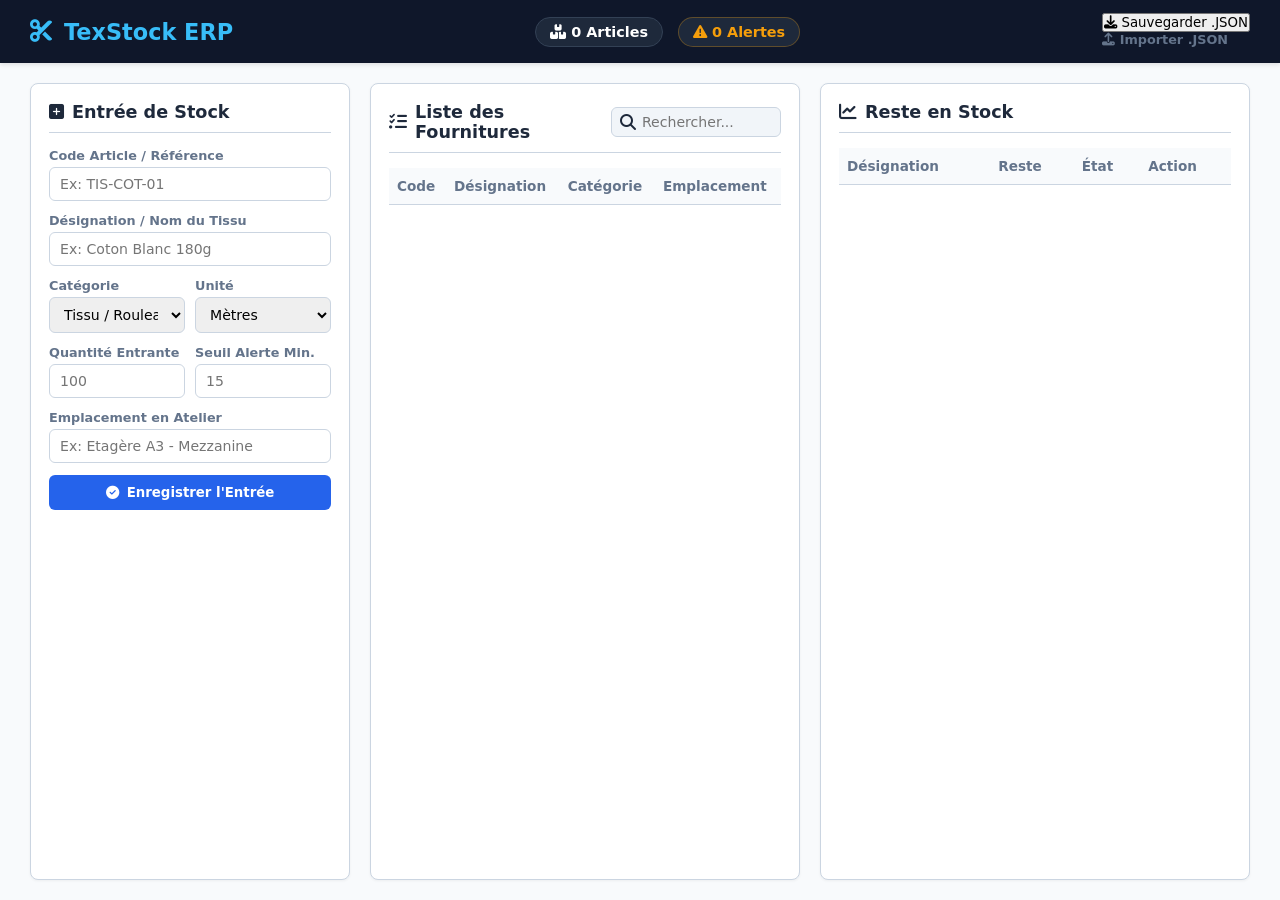
==== gestionstock/gestion.html @ 687c69b2 "Add files via upload" ====
<!DOCTYPE html>
<html lang="fr">
<head>
  <meta charset="UTF-8">
  <meta name="viewport" content="width=device-width, initial-scale=1.0">
  <title>Gestion de Stock - Atelier Textile (Desktop)</title>
  <link rel="stylesheet" href="https://cdnjs.cloudflare.com/ajax/libs/font-awesome/6.4.0/css/all.min.css">
  <link rel="stylesheet" href="style.css">
</head>
<body>

  <!-- En-tête Desktop -->
  <header class="header">
    <div class="logo">
      <i class="fa-solid fa-scissors"></i>
      <span>TexStock ERP</span>
    </div>
    <div class="header-stats">
      <div class="stat-badge"><i class="fa-solid fa-boxes-stacked"></i> <span id="total-articles">0</span> Articles</div>
      <div class="stat-badge warning"><i class="fa-solid fa-triangle-exclamation"></i> <span id="total-alerts">0</span> Alertes</div>
    </div>

    <div class="header-actions">
      <!-- Bouton de téléchargement du fichier .json -->
      <button class="btn-sm" onclick="exportJSON()">
        <i class="fa-solid fa-download"></i> Sauvegarder .JSON
      </button>
      
      <!-- Bouton d'importation d'un fichier .json -->
      <label class="btn-sm" style="cursor: pointer;">
        <i class="fa-solid fa-upload"></i> Importer .JSON
        <input type="file" accept=".json" onchange="importJSON(event)" style="display:none;">
      </label>
    </div>

  </header>

  <!-- Layout Principal (Grid 3 Colonnes) -->
  <main class="dashboard-grid">

    <!-- COLONNE 1 : AJOUT DE STOCK -->
    <section class="card">
      <div class="card-header">
        <h2><i class="fa-solid fa-square-plus"></i> Entrée de Stock</h2>
      </div>
      
      <form id="add-form" onsubmit="submitStock(event)">
        <div class="form-group">
          <label for="code">Code Article / Référence</label>
          <input type="text" id="code" placeholder="Ex: TIS-COT-01" required>
        </div>

        <div class="form-group">
          <label for="name">Désignation / Nom du Tissu</label>
          <input type="text" id="name" placeholder="Ex: Coton Blanc 180g" required>
        </div>

        <div class="form-row">
          <div class="form-group">
            <label for="category">Catégorie</label>
            <select id="category" required>
              <option value="Tissu">Tissu / Rouleau</option>
              <option value="Mercerie">Mercerie (Bouton, Zip)</option>
              <option value="Fil">Fil / Bobine</option>
            </select>
          </div>
          <div class="form-group">
            <label for="unit">Unité</label>
            <select id="unit" required>
              <option value="Mètres">Mètres</option>
              <option value="Pièces">Pièces</option>
              <option value="Bobines">Bobines</option>
            </select>
          </div>
        </div>

        <div class="form-row">
          <div class="form-group">
            <label for="qty">Quantité Entrante</label>
            <input type="number" step="0.1" id="qty" placeholder="100" required>
          </div>
          <div class="form-group">
            <label for="alert">Seuil Alerte Min.</label>
            <input type="number" step="0.1" id="alert" placeholder="15" required>
          </div>
        </div>

        <div class="form-group">
          <label for="location">Emplacement en Atelier</label>
          <input type="text" id="location" placeholder="Ex: Etagère A3 - Mezzanine">
        </div>

        <button type="submit" class="btn btn-primary">
          <i class="fa-solid fa-circle-check"></i> Enregistrer l'Entrée
        </button>
      </form>
    </section>

    <!-- COLONNE 2 : LISTE DES FOURNITURES & EMPLACEMENTS -->
    <section class="card">
      <div class="card-header flex-header">
        <h2><i class="fa-solid fa-list-check"></i> Liste des Fournitures</h2>
        <div class="search-box">
          <i class="fa-solid fa-magnifying-glass"></i>
          <input type="text" id="search" onkeyup="renderTables()" placeholder="Rechercher...">
        </div>
      </div>

      <div class="table-container">
        <table class="desktop-table">
          <thead>
            <tr>
              <th>Code</th>
              <th>Désignation</th>
              <th>Catégorie</th>
              <th>Emplacement</th>
            </tr>
          </thead>
          <tbody id="list-tbody">
            <!-- Injecté par JS -->
          </tbody>
        </table>
      </div>
    </section>

    <!-- COLONNE 3 : RESTE DANS LE STOCK & ACTIONS DE SORTIE -->
    <section class="card">
      <div class="card-header">
        <h2><i class="fa-solid fa-chart-line"></i> Reste en Stock</h2>
      </div>

      <div class="table-container">
        <table class="desktop-table">
          <thead>
            <tr>
              <th>Désignation</th>
              <th>Reste</th>
              <th>État</th>
              <th>Action</th>
            </tr>
          </thead>
          <tbody id="remain-tbody">
            <!-- Injecté par JS -->
          </tbody>
        </table>
      </div>
    </section>

  </main>

  <script src="script.js"></script>
</body>
</html>
---- gestionstock/style.css ----
:root {
  --primary: #2563eb;
  --primary-hover: #1d4ed8;
  --bg-main: #f8fafc;
  --card-bg: #ffffff;
  --text: #1e293b;
  --text-muted: #64748b;
  --border: #cbd5e1;
  --danger: #ef4444;
  --warning: #f59e0b;
  --success: #10b981;
  --radius: 8px;
}

* {
  box-sizing: border-box;
  margin: 0;
  padding: 0;
  font-family: 'Segoe UI', system-ui, -apple-system, sans-serif;
}

body {
  background-color: var(--bg-main);
  color: var(--text);
  height: 100vh;
  display: flex;
  flex-direction: column;
}

/* Header PC */
.header {
  background: #0f172a;
  color: white;
  padding: 12px 30px;
  display: flex;
  justify-content: space-between;
  align-items: center;
  box-shadow: 0 2px 4px rgba(0, 0, 0, 0.1);
}

.logo {
  font-size: 1.4rem;
  font-weight: 700;
  display: flex;
  align-items: center;
  gap: 12px;
  color: #38bdf8;
}

.header-stats {
  display: flex;
  gap: 15px;
}

.stat-badge {
  background: #1e293b;
  padding: 6px 14px;
  border-radius: 20px;
  font-size: 0.9rem;
  font-weight: 600;
  border: 1px solid #334155;
}

.stat-badge.warning {
  color: var(--warning);
  border-color: rgba(245, 158, 11, 0.3);
}

/* Disposition en Grille 3 Colonnes pour PC */
.dashboard-grid {
  display: grid;
  grid-template-columns: 320px 1fr 1fr;
  gap: 20px;
  padding: 20px 30px;
  flex: 1;
  overflow: hidden;
}

/* Cartes */
.card {
  background: var(--card-bg);
  border-radius: var(--radius);
  border: 1px solid var(--border);
  box-shadow: 0 1px 3px rgba(0, 0, 0, 0.05);
  display: flex;
  flex-direction: column;
  padding: 18px;
  overflow: hidden;
}

.card-header {
  margin-bottom: 15px;
  padding-bottom: 10px;
  border-bottom: 1px solid var(--border);
}

.card-header h2 {
  font-size: 1.1rem;
  color: var(--text);
  display: flex;
  align-items: center;
  gap: 8px;
}

.flex-header {
  display: flex;
  justify-content: space-between;
  align-items: center;
}

/* Formulaire */
.form-group {
  margin-bottom: 12px;
}

.form-row {
  display: flex;
  gap: 10px;
}

.form-row .form-group {
  flex: 1;
}

label {
  display: block;
  font-size: 0.8rem;
  font-weight: 600;
  color: var(--text-muted);
  margin-bottom: 4px;
}

input, select {
  width: 100%;
  padding: 8px 10px;
  border: 1px solid var(--border);
  border-radius: 6px;
  font-size: 0.88rem;
}

input:focus, select:focus {
  outline: 2px solid var(--primary);
}

.btn {
  width: 100%;
  padding: 10px;
  border: none;
  border-radius: 6px;
  font-weight: 600;
  cursor: pointer;
  display: flex;
  align-items: center;
  justify-content: center;
  gap: 8px;
  margin-top: 5px;
}

.btn-primary { background: var(--primary); color: white; }
.btn-primary:hover { background: var(--primary-hover); }

/* Recherche */
.search-box {
  display: flex;
  align-items: center;
  background: #f1f5f9;
  border: 1px solid var(--border);
  border-radius: 6px;
  padding: 4px 8px;
  width: 180px;
}

.search-box input {
  border: none;
  background: transparent;
  padding: 2px 6px;
}

/* Tableaux PC */
.table-container {
  overflow-y: auto;
  flex: 1;
}

.desktop-table {
  width: 100%;
  border-collapse: collapse;
  font-size: 0.85rem;
}

.desktop-table th, .desktop-table td {
  padding: 10px 8px;
  text-align: left;
  border-bottom: 1px solid var(--border);
}

.desktop-table th {
  position: sticky;
  top: 0;
  background: #f8fafc;
  color: var(--text-muted);
  font-weight: 600;
}

/* Badges d'état */
.badge {
  padding: 3px 8px;
  border-radius: 12px;
  font-size: 0.75rem;
  font-weight: 600;
}

.badge.ok { background: #d1fae5; color: #065f46; }
.badge.warning { background: #fef3c7; color: #92400e; }
.badge.danger { background: #fee2e2; color: #991b1b; }

.btn-out {
  background: #f1f5f9;
  border: 1px solid var(--border);
  padding: 4px 8px;
  border-radius: 4px;
  cursor: pointer;
}
.btn-out:hover { background: #e2e8f0; }
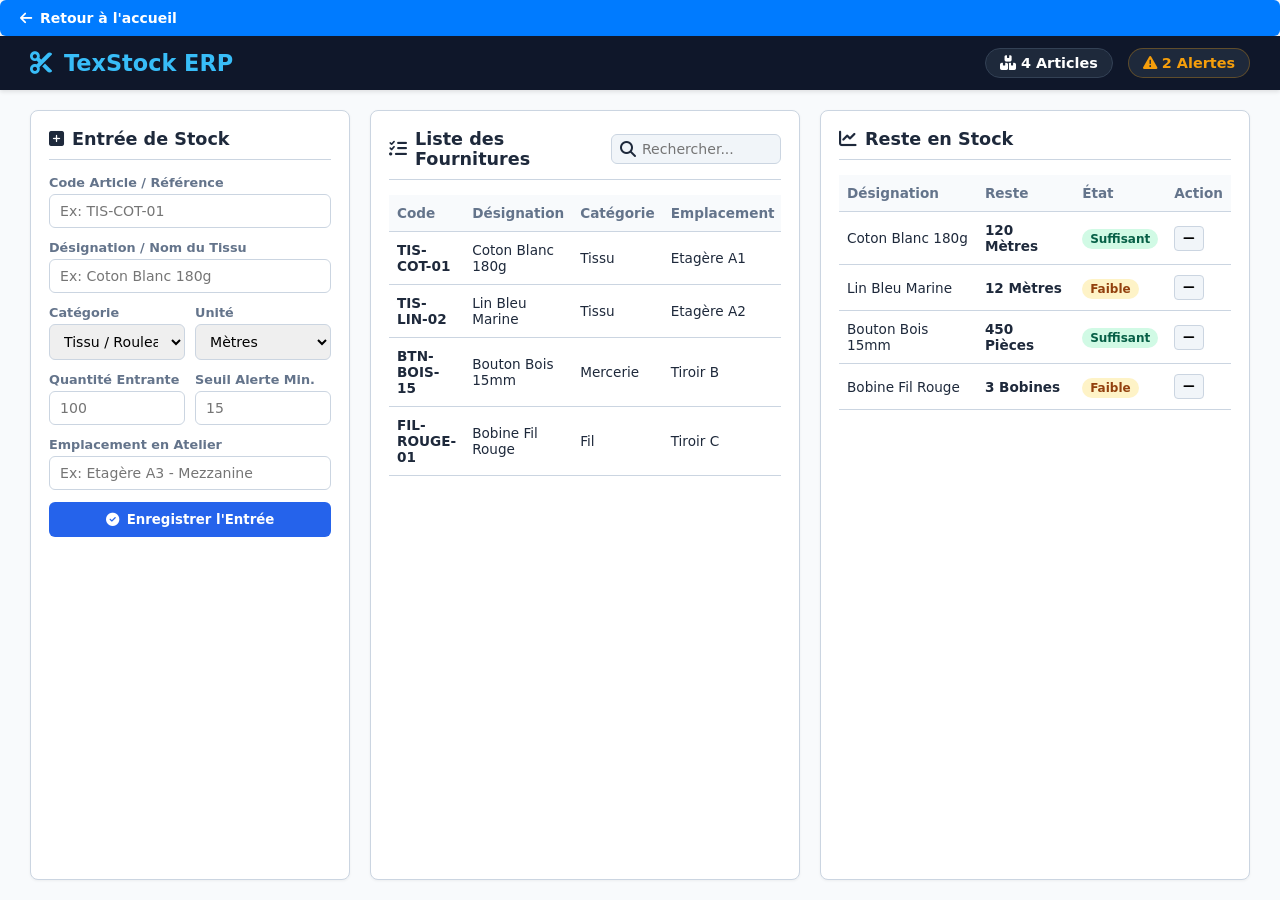
==== commit 0f283a0e: "Add files via upload" ====
--- a/gestionstock/gestion.html
+++ b/gestionstock/gestion.html
@@ -9,6 +9,11 @@
 </head>
 <body>
 
+  <!-- Bouton de retour à l'accueil -->
+  <a href="../index.html" class="btn-nav">
+    <i class="fa-solid fa-arrow-left"></i> Retour à l'accueil
+  </a>
+
   <!-- En-tête Desktop -->
   <header class="header">
     <div class="logo">
@@ -19,20 +24,6 @@
       <div class="stat-badge"><i class="fa-solid fa-boxes-stacked"></i> <span id="total-articles">0</span> Articles</div>
       <div class="stat-badge warning"><i class="fa-solid fa-triangle-exclamation"></i> <span id="total-alerts">0</span> Alertes</div>
     </div>
-
-    <div class="header-actions">
-      <!-- Bouton de téléchargement du fichier .json -->
-      <button class="btn-sm" onclick="exportJSON()">
-        <i class="fa-solid fa-download"></i> Sauvegarder .JSON
-      </button>
-      
-      <!-- Bouton d'importation d'un fichier .json -->
-      <label class="btn-sm" style="cursor: pointer;">
-        <i class="fa-solid fa-upload"></i> Importer .JSON
-        <input type="file" accept=".json" onchange="importJSON(event)" style="display:none;">
-      </label>
-    </div>
-
   </header>
 
   <!-- Layout Principal (Grid 3 Colonnes) -->
@@ -114,6 +105,7 @@
               <th>Désignation</th>
               <th>Catégorie</th>
               <th>Emplacement</th>
+              <th>Action</th> <!-- En-tête pour la suppression -->
             </tr>
           </thead>
           <tbody id="list-tbody">
--- a/gestionstock/style.css
+++ b/gestionstock/style.css
@@ -221,4 +221,33 @@
   border-radius: 4px;
   cursor: pointer;
 }
-.btn-out:hover { background: #e2e8f0; }+.btn-out:hover { background: #e2e8f0; }
+
+/* Style du bouton de navigation */
+.btn-nav {
+  display: inline-flex;
+  align-items: center;
+  gap: 8px; /* Espace entre une icône et le texte */
+  padding: 10px 20px;
+  background-color: #007bff; /* Couleur de fond (Bleu) */
+  color: #ffffff;            /* Couleur du texte */
+  text-decoration: none;     /* Enlève le soulignement du lien */
+  font-size: 14px;
+  font-weight: 600;
+  border: none;
+  border-radius: 6px;        /* Bords arrondis */
+  cursor: pointer;
+  transition: background-color 0.2s ease, transform 0.1s ease;
+  box-shadow: 0 2px 4px rgba(0, 0, 0, 0.1);
+}
+
+/* Effet au survol de la souris */
+.btn-nav:hover {
+  background-color: #0056b3; /* Bleu plus foncé */
+  transform: translateY(-1px); /* Légère élévation */
+}
+
+/* Effet au clic */
+.btn-nav:active {
+  transform: translateY(0);
+}
